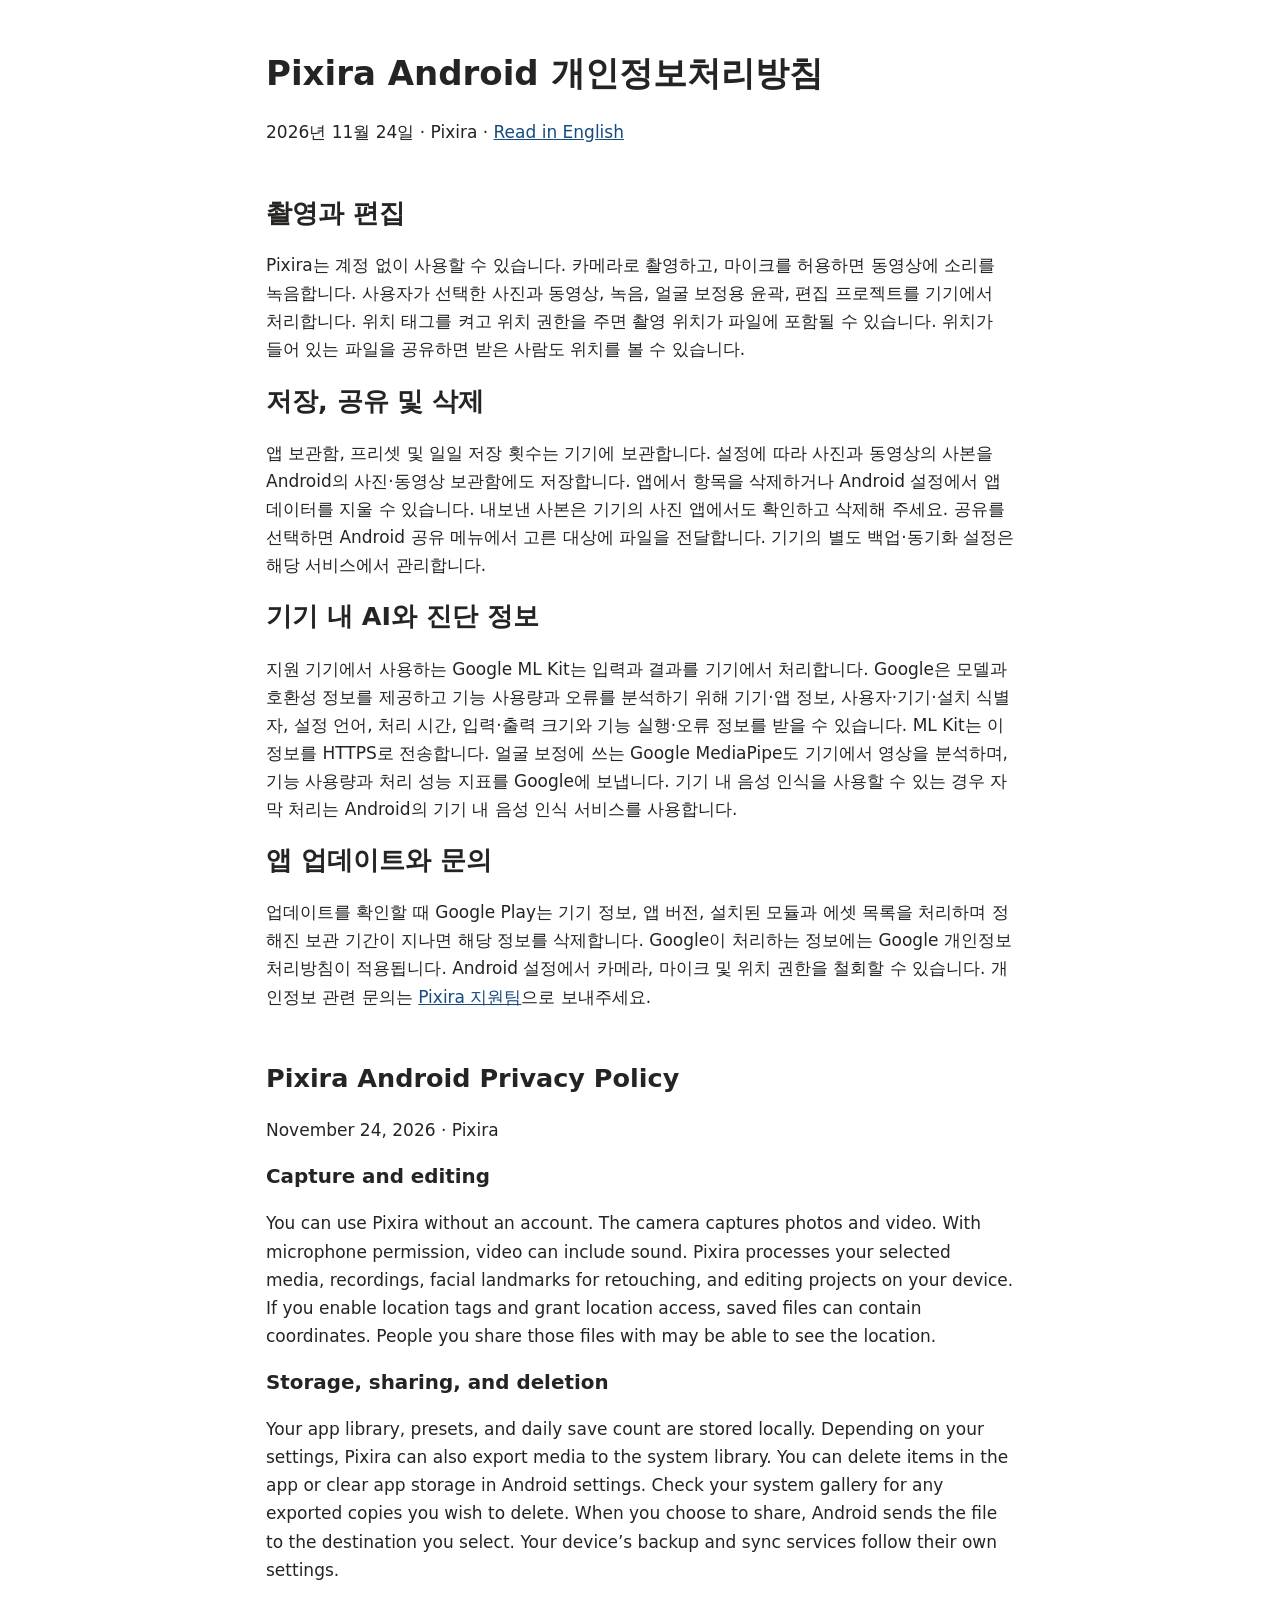
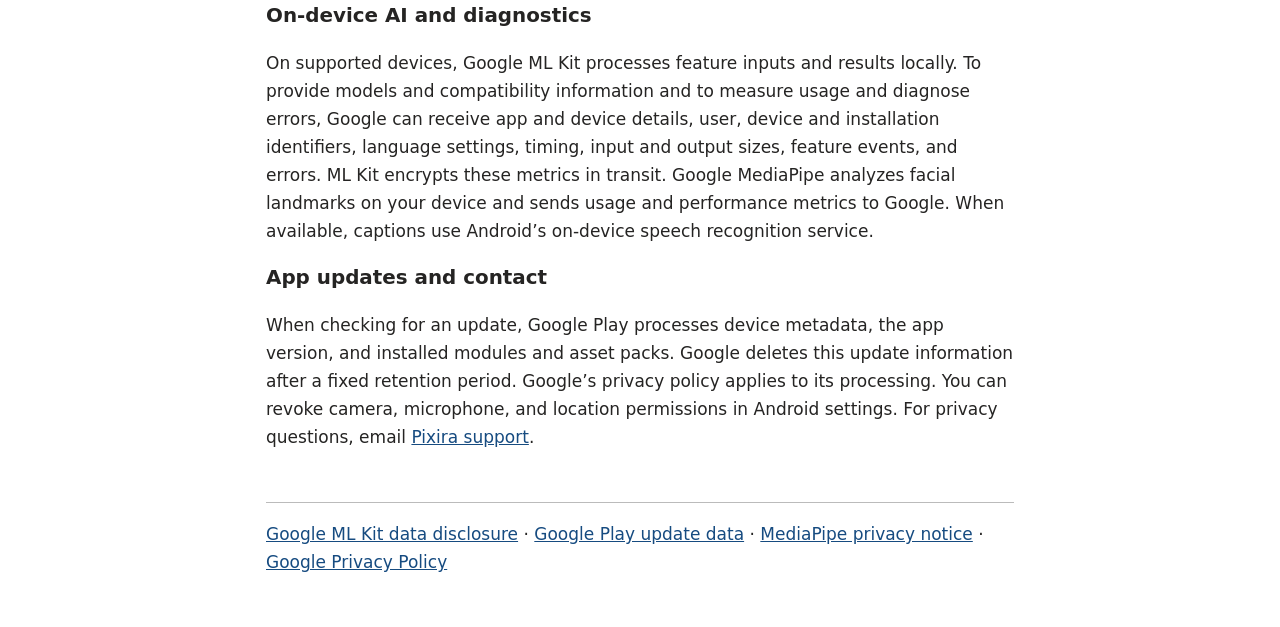
==== android-privacy.html @ 7d09f633 "Publish Pixira Android privacy policy in Korean and English" ====
<!doctype html>
<html lang="ko"><head><meta charset="utf-8"><meta name="viewport" content="width=device-width,initial-scale=1"><title>Pixira Android 개인정보처리방침 · Privacy Policy</title>
<style>html{font:17px/1.65 system-ui,sans-serif;color:#252423;background:#fff}body{max-width:44rem;margin:3rem auto;padding:0 1.2rem}h1,h2,h3{line-height:1.3}section{margin-block:3rem}a{color:#164b80}footer{border-top:1px solid #bbb;padding-top:1rem}</style></head><body>
<h1>Pixira Android 개인정보처리방침</h1><p>2026년 11월 24일 · Pixira · <a href="#english" lang="en">Read in English</a></p>
<section aria-label="한국어">
<h2>촬영과 편집</h2><p>Pixira는 계정 없이 사용할 수 있습니다. 카메라로 촬영하고, 마이크를 허용하면 동영상에 소리를 녹음합니다. 사용자가 선택한 사진과 동영상, 녹음, 얼굴 보정용 윤곽, 편집 프로젝트를 기기에서 처리합니다. 위치 태그를 켜고 위치 권한을 주면 촬영 위치가 파일에 포함될 수 있습니다. 위치가 들어 있는 파일을 공유하면 받은 사람도 위치를 볼 수 있습니다.</p>
<h2>저장, 공유 및 삭제</h2><p>앱 보관함, 프리셋 및 일일 저장 횟수는 기기에 보관합니다. 설정에 따라 사진과 동영상의 사본을 Android의 사진·동영상 보관함에도 저장합니다. 앱에서 항목을 삭제하거나 Android 설정에서 앱 데이터를 지울 수 있습니다. 내보낸 사본은 기기의 사진 앱에서도 확인하고 삭제해 주세요. 공유를 선택하면 Android 공유 메뉴에서 고른 대상에 파일을 전달합니다. 기기의 별도 백업·동기화 설정은 해당 서비스에서 관리합니다.</p>
<h2>기기 내 AI와 진단 정보</h2><p>지원 기기에서 사용하는 Google ML Kit는 입력과 결과를 기기에서 처리합니다. Google은 모델과 호환성 정보를 제공하고 기능 사용량과 오류를 분석하기 위해 기기·앱 정보, 사용자·기기·설치 식별자, 설정 언어, 처리 시간, 입력·출력 크기와 기능 실행·오류 정보를 받을 수 있습니다. ML Kit는 이 정보를 HTTPS로 전송합니다. 얼굴 보정에 쓰는 Google MediaPipe도 기기에서 영상을 분석하며, 기능 사용량과 처리 성능 지표를 Google에 보냅니다. 기기 내 음성 인식을 사용할 수 있는 경우 자막 처리는 Android의 기기 내 음성 인식 서비스를 사용합니다.</p>
<h2>앱 업데이트와 문의</h2><p>업데이트를 확인할 때 Google Play는 기기 정보, 앱 버전, 설치된 모듈과 에셋 목록을 처리하며 정해진 보관 기간이 지나면 해당 정보를 삭제합니다. Google이 처리하는 정보에는 Google 개인정보처리방침이 적용됩니다. Android 설정에서 카메라, 마이크 및 위치 권한을 철회할 수 있습니다. 개인정보 관련 문의는 <a href="mailto:hipman8@gmail.com">Pixira 지원팀</a>으로 보내주세요.</p>
</section>
<section id="english" lang="en"><h2>Pixira Android Privacy Policy</h2><p>November 24, 2026 · Pixira</p>
<h3>Capture and editing</h3><p>You can use Pixira without an account. The camera captures photos and video. With microphone permission, video can include sound. Pixira processes your selected media, recordings, facial landmarks for retouching, and editing projects on your device. If you enable location tags and grant location access, saved files can contain coordinates. People you share those files with may be able to see the location.</p>
<h3>Storage, sharing, and deletion</h3><p>Your app library, presets, and daily save count are stored locally. Depending on your settings, Pixira can also export media to the system library. You can delete items in the app or clear app storage in Android settings. Check your system gallery for any exported copies you wish to delete. When you choose to share, Android sends the file to the destination you select. Your device’s backup and sync services follow their own settings.</p>
<h3>On-device AI and diagnostics</h3><p>On supported devices, Google ML Kit processes feature inputs and results locally. To provide models and compatibility information and to measure usage and diagnose errors, Google can receive app and device details, user, device and installation identifiers, language settings, timing, input and output sizes, feature events, and errors. ML Kit encrypts these metrics in transit. Google MediaPipe analyzes facial landmarks on your device and sends usage and performance metrics to Google. When available, captions use Android’s on-device speech recognition service.</p>
<h3>App updates and contact</h3><p>When checking for an update, Google Play processes device metadata, the app version, and installed modules and asset packs. Google deletes this update information after a fixed retention period. Google’s privacy policy applies to its processing. You can revoke camera, microphone, and location permissions in Android settings. For privacy questions, email <a href="mailto:hipman8@gmail.com">Pixira support</a>.</p></section>
<footer><a href="https://developers.google.com/ml-kit/android-data-disclosure">Google ML Kit data disclosure</a> · <a href="https://developer.android.com/guide/playcore/in-app-updates#data-safety">Google Play update data</a> · <a href="https://developers.google.com/edge/mediapipe/solutions/privacy">MediaPipe privacy notice</a> · <a href="https://policies.google.com/privacy">Google Privacy Policy</a></footer></body></html>
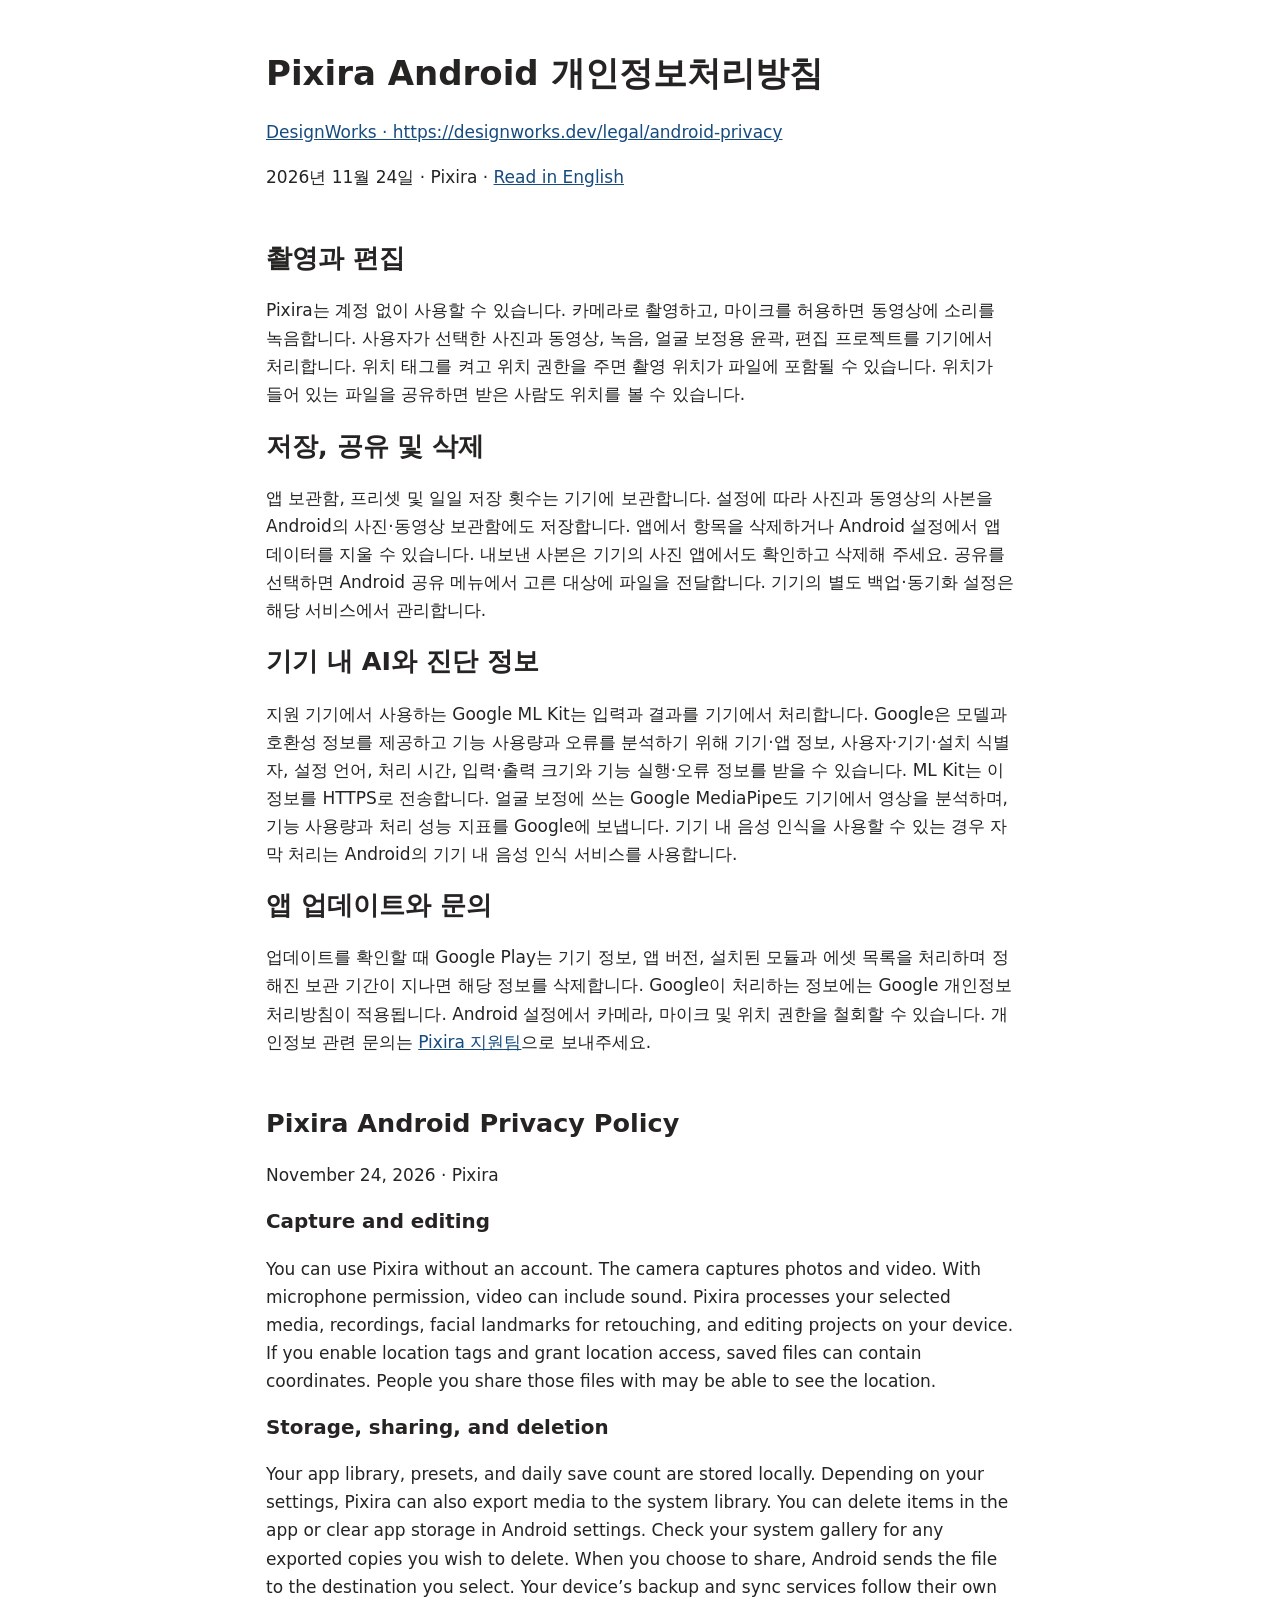
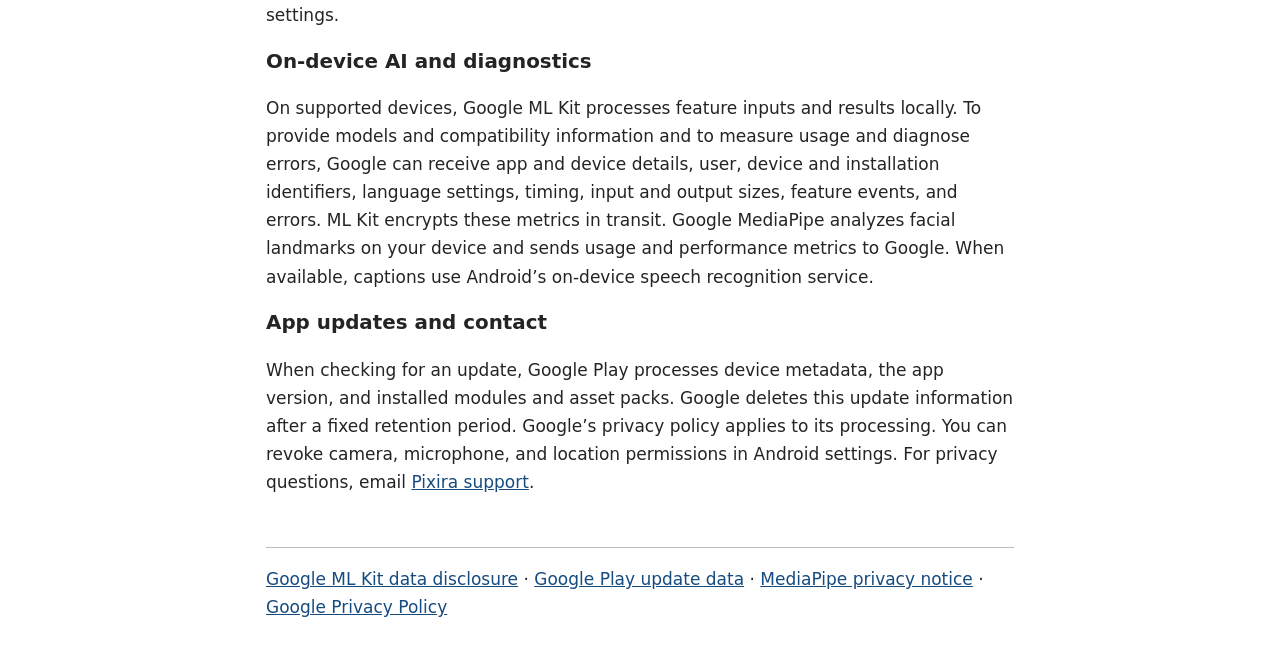
==== commit a246caea: "Link legacy policy pages to DesignWorks and align purchase information" ====
--- a/android-privacy.html
+++ b/android-privacy.html
@@ -1,7 +1,8 @@
 <!doctype html>
 <html lang="ko"><head><meta charset="utf-8"><meta name="viewport" content="width=device-width,initial-scale=1"><title>Pixira Android 개인정보처리방침 · Privacy Policy</title>
-<style>html{font:17px/1.65 system-ui,sans-serif;color:#252423;background:#fff}body{max-width:44rem;margin:3rem auto;padding:0 1.2rem}h1,h2,h3{line-height:1.3}section{margin-block:3rem}a{color:#164b80}footer{border-top:1px solid #bbb;padding-top:1rem}</style></head><body>
-<h1>Pixira Android 개인정보처리방침</h1><p>2026년 11월 24일 · Pixira · <a href="#english" lang="en">Read in English</a></p>
+<style>html{font:17px/1.65 system-ui,sans-serif;color:#252423;background:#fff}body{max-width:44rem;margin:3rem auto;padding:0 1.2rem}h1,h2,h3{line-height:1.3}section{margin-block:3rem}a{color:#164b80}footer{border-top:1px solid #bbb;padding-top:1rem}</style><link rel="canonical" href="https://designworks.dev/legal/android-privacy">
+</head><body>
+<h1>Pixira Android 개인정보처리방침</h1><p class="meta"><a href="https://designworks.dev/legal/android-privacy">DesignWorks · https://designworks.dev/legal/android-privacy</a></p><p>2026년 11월 24일 · Pixira · <a href="#english" lang="en">Read in English</a></p>
 <section aria-label="한국어">
 <h2>촬영과 편집</h2><p>Pixira는 계정 없이 사용할 수 있습니다. 카메라로 촬영하고, 마이크를 허용하면 동영상에 소리를 녹음합니다. 사용자가 선택한 사진과 동영상, 녹음, 얼굴 보정용 윤곽, 편집 프로젝트를 기기에서 처리합니다. 위치 태그를 켜고 위치 권한을 주면 촬영 위치가 파일에 포함될 수 있습니다. 위치가 들어 있는 파일을 공유하면 받은 사람도 위치를 볼 수 있습니다.</p>
 <h2>저장, 공유 및 삭제</h2><p>앱 보관함, 프리셋 및 일일 저장 횟수는 기기에 보관합니다. 설정에 따라 사진과 동영상의 사본을 Android의 사진·동영상 보관함에도 저장합니다. 앱에서 항목을 삭제하거나 Android 설정에서 앱 데이터를 지울 수 있습니다. 내보낸 사본은 기기의 사진 앱에서도 확인하고 삭제해 주세요. 공유를 선택하면 Android 공유 메뉴에서 고른 대상에 파일을 전달합니다. 기기의 별도 백업·동기화 설정은 해당 서비스에서 관리합니다.</p>
